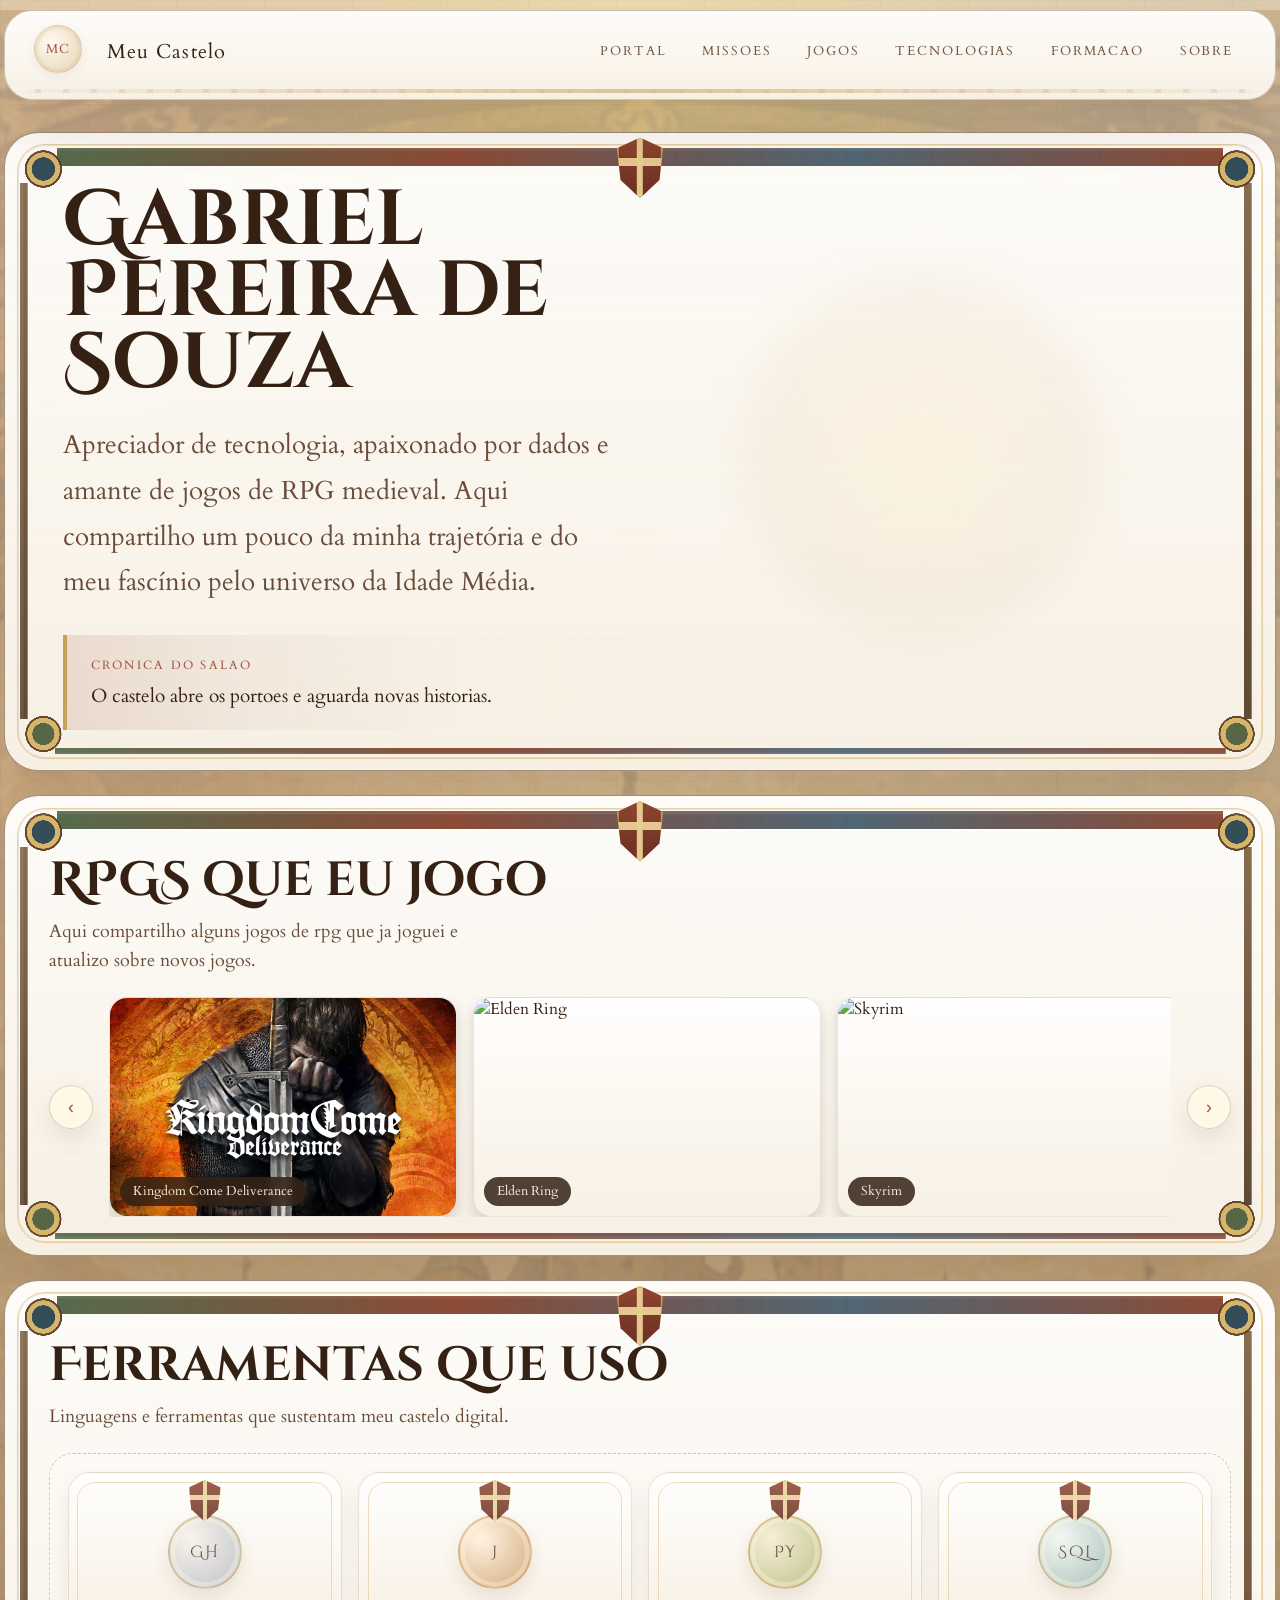
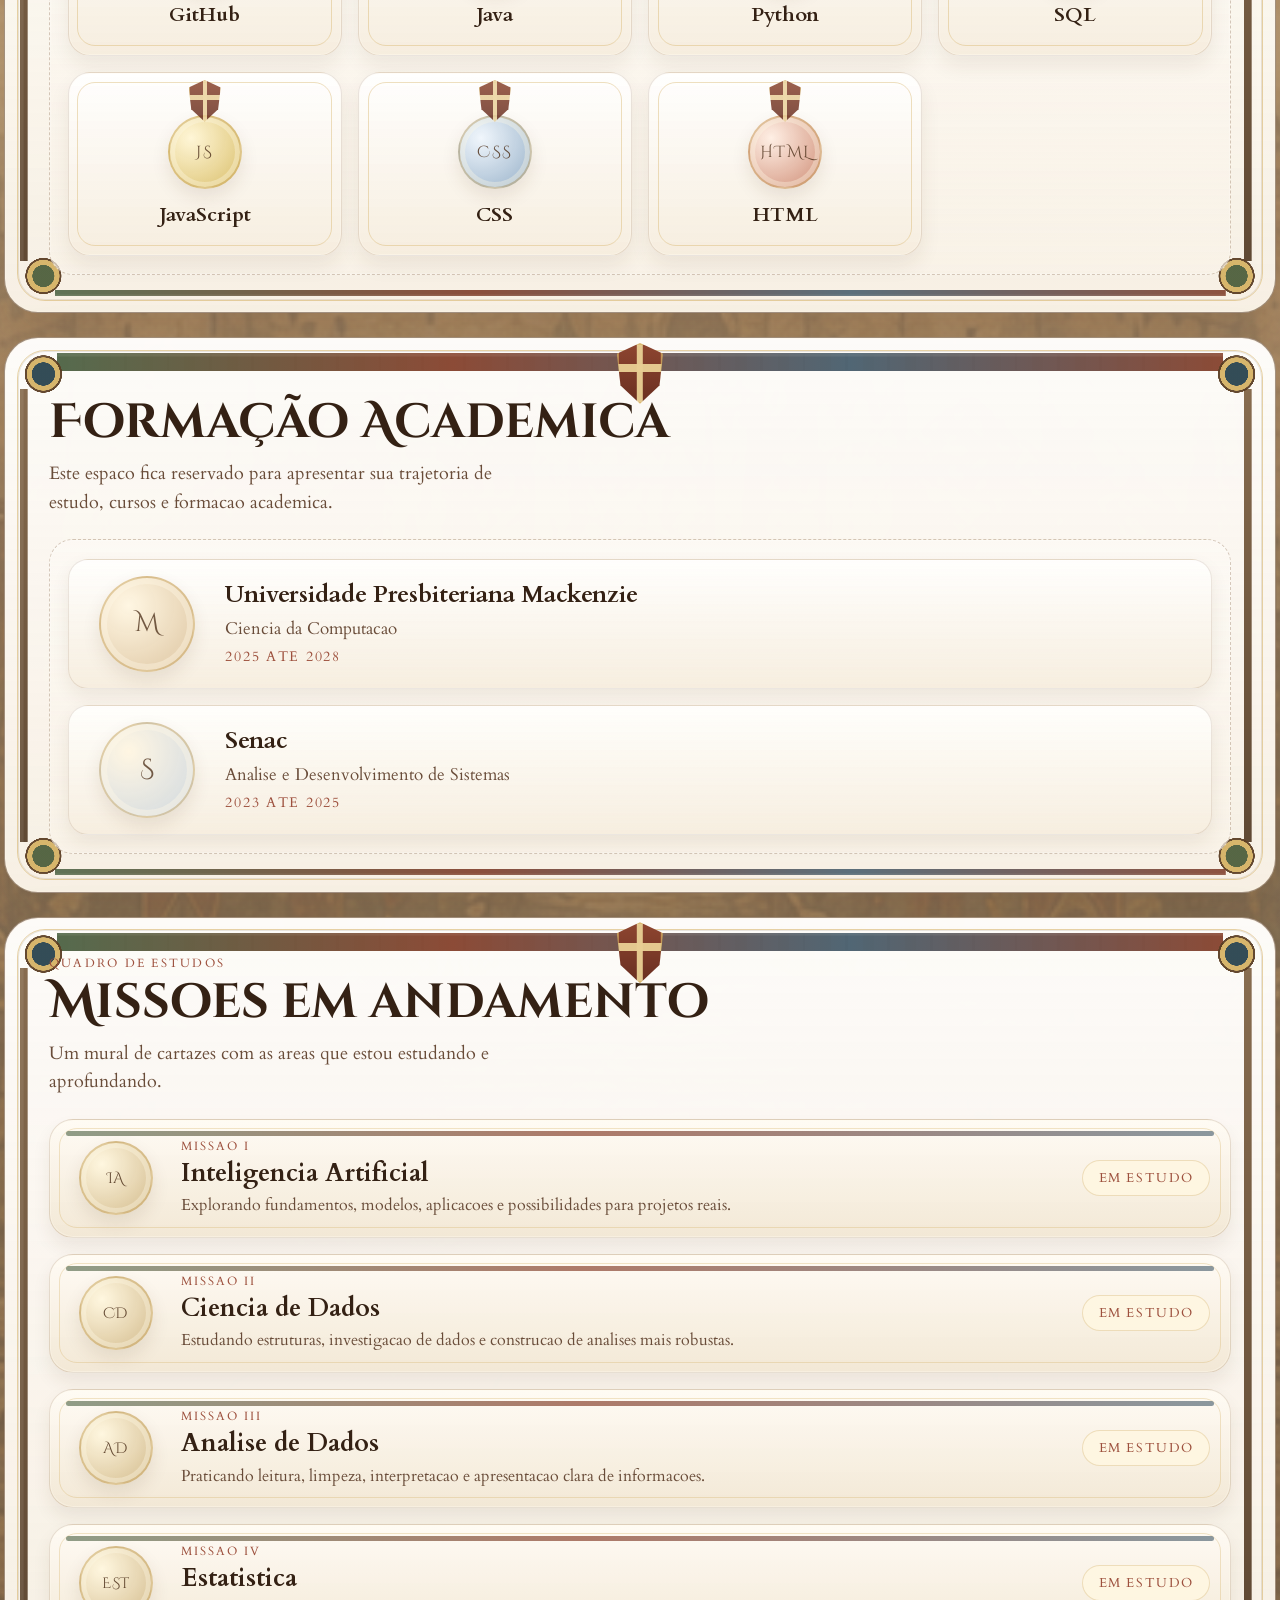
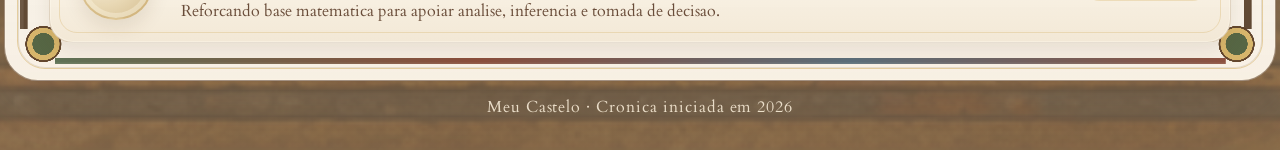
==== index.html @ bad242bd "mudando nome index" ====
<!DOCTYPE html>
<html lang="pt-BR">
<head>
  <meta charset="UTF-8">
  <meta name="viewport" content="width=device-width, initial-scale=1.0">
  <title>Meu Castelo</title>
  <meta
    name="description"
    content="Meu Castelo: uma home de portfolio com inspiracao romanesca tardia, retrato central e galeria de jogos."
  >
  <link rel="icon" type="image/svg+xml" href="img/favicon-mc.svg">
  <link rel="preconnect" href="https://fonts.googleapis.com">
  <link rel="preconnect" href="https://fonts.gstatic.com" crossorigin>
  <link
    href="https://fonts.googleapis.com/css2?family=Cardo:wght@400;700&family=Cinzel+Decorative:wght@700;900&display=swap"
    rel="stylesheet"
  >
  <link rel="stylesheet" href="css/style.css">
</head>
<body>
  <div class="page-illustration" aria-hidden="true"></div>
  <div class="page-aureole"></div>
  <div class="page-stonework"></div>

  <header class="masthead">
    <a class="brand" href="#castle">
      <span class="brand-seal">MC</span>
      <span class="brand-copy">
        <span class="brand-name">Meu Castelo</span>
      </span>
    </a>

    <nav class="main-nav" aria-label="Navegacao principal">
      <a href="#castle">Portal</a>
      <a href="#missoes">Missoes</a>
      <a href="#jogos">Jogos</a>
      <a href="#ferramentas">Tecnologias</a>
      <a href="#formacao">Formacao</a>
      <a href="#sobre">Sobre</a>
    </nav>
  </header>

  <main class="page-shell">
    <section class="portrait-hero" id="castle">
      <div class="hero-top reveal" id="reino">
        <div class="hero-text-block" id="sobre">
          <p class="eyebrow"></p>
          <h1>Gabriel Pereira de Souza</h1>
          <p class="lead">
            Apreciador de tecnologia, apaixonado por dados e amante de jogos de RPG medieval. Aqui compartilho um pouco da minha trajetória e do meu fascínio pelo universo da Idade Média.
          </p>

          <div class="hero-status">
            <span class="status-label">Cronica do salao</span>
            <p class="hero-status-message" id="hero-message">
              O castelo abre os portoes e aguarda novas historias.
            </p>
          </div>
        </div>

        <div class="hero-photo-block">
          <div class="portrait-stage">
            <div class="portrait-ornament" aria-hidden="true"></div>
          </div>
        </div>
      </div>
    </section>

    <section class="games-section" id="galeria-jogos">
      <section class="games-showcase reveal">
        <div class="games-header">
          <p class="eyebrow"></p>
          <h2>RPGS que eu jogo</h2>
          <p class="games-copy">
            Aqui compartilho alguns jogos de rpg que ja joguei e atualizo sobre novos jogos.
          </p>
        </div>

        <div class="carousel-shell" id="jogos">
          <button
            class="carousel-btn prev"
            type="button"
            aria-label="Mostrar jogos anteriores"
            onclick="moverCarrossel(-1)"
          >
            &#8249;
          </button>

          <div class="carousel-viewport">
            <div class="carousel-track" id="carousel">
              <div class="game-slide">
                <img src="img/kcd.jpg" alt="Kingdom Come Deliverance">
                <span class="game-caption">Kingdom Come Deliverance</span>
              </div>

              <div class="game-slide">
                <img src="img/elden_ring.jpg" alt="Elden Ring">
                <span class="game-caption">Elden Ring</span>
              </div>

              <div class="game-slide">
                <img src="img/skyrim.jpg" alt="Skyrim">
                <span class="game-caption">Skyrim</span>
              </div>

              <div class="game-slide">
                <img src="img/Fallout_4.jpg" alt="Fallout 4">
                <span class="game-caption">Fallout 4</span>
              </div>

              <div class="game-slide">
                <img src="img/the_witcher.jpg" alt="The Witcher">
                <span class="game-caption">The Witcher</span>
              </div>
            </div>
          </div>

          <button
            class="carousel-btn next"
            type="button"
            aria-label="Mostrar proximos jogos"
            onclick="moverCarrossel(1)"
          >
            &#8250;
          </button>
        </div>
      </section>
    </section>

    <section class="tools-section" id="ferramentas">
      <section class="tools-showcase reveal">
        <div class="tools-header">
          <p class="eyebrow"></p>
          <h2>Ferramentas que uso</h2>
          <p class="tools-copy">
            Linguagens e ferramentas que sustentam meu castelo digital.
          </p>
        </div>

        <div class="tools-panel" aria-label="Secao de tecnologias">
          <article class="tech-card tech-card-github">
            <div class="tech-emblem" aria-hidden="true">GH</div>
            <h3>GitHub</h3>
          </article>

          <article class="tech-card tech-card-java">
            <div class="tech-emblem" aria-hidden="true">J</div>
            <h3>Java</h3>
          </article>

          <article class="tech-card tech-card-python">
            <div class="tech-emblem" aria-hidden="true">PY</div>
            <h3>Python</h3>
          </article>

          <article class="tech-card tech-card-sql">
            <div class="tech-emblem" aria-hidden="true">SQL</div>
            <h3>SQL</h3>
          </article>

          <article class="tech-card tech-card-javascript">
            <div class="tech-emblem" aria-hidden="true">JS</div>
            <h3>JavaScript</h3>
          </article>

          <article class="tech-card tech-card-css">
            <div class="tech-emblem" aria-hidden="true">CSS</div>
            <h3>CSS</h3>
          </article>

          <article class="tech-card tech-card-html">
            <div class="tech-emblem" aria-hidden="true">HTML</div>
            <h3>HTML</h3>
          </article>
        </div>
      </section>
    </section>

    <section class="education-section" id="formacao">
      <section class="education-showcase reveal">
        <div class="education-header">
          <p class="eyebrow"></p>
          <h2>Formação Academica</h2>
          <p class="education-copy">
            Este espaco fica reservado para apresentar sua trajetoria de estudo,
            cursos e formacao academica.
          </p>
        </div>

        <div class="education-panel" aria-label="Secao de formacao academica">
          <article class="education-entry">
            <div class="education-emblem education-emblem-mackenzie" aria-label="Espaco para foto da Universidade Presbiteriana Mackenzie">
              <span>M</span>
            </div>

            <div class="education-details">
              <h3>Universidade Presbiteriana Mackenzie</h3>
              <p class="education-course">Ciencia da Computacao</p>
              <p class="education-period">2025 ate 2028</p>
            </div>
          </article>

          <article class="education-entry">
            <div class="education-emblem education-emblem-senac" aria-label="Espaco para foto do Senac">
              <span>S</span>
            </div>

            <div class="education-details">
              <h3>Senac</h3>
              <p class="education-course">Analise e Desenvolvimento de Sistemas</p>
              <p class="education-period">2023 ate 2025</p>
            </div>
          </article>
        </div>
      </section>
    </section>

    <section class="missions-section" id="missoes">
      <section class="missions-showcase reveal">
        <div class="missions-header">
          <p class="eyebrow">Quadro de estudos</p>
          <h2>Missoes em andamento</h2>
          <p class="missions-copy">
            Um mural de cartazes com as areas que estou estudando e aprofundando.
          </p>
        </div>

        <div class="missions-panel" aria-label="Missoes de estudo em andamento">
          <article class="mission-poster">
            <div class="mission-seal" aria-hidden="true">IA</div>
            <div class="mission-details">
              <p class="mission-label">Missao I</p>
              <h3>Inteligencia Artificial</h3>
              <p class="mission-copy">
                Explorando fundamentos, modelos, aplicacoes e possibilidades para projetos reais.
              </p>
            </div>
            <span class="mission-status">Em estudo</span>
          </article>

          <article class="mission-poster">
            <div class="mission-seal" aria-hidden="true">CD</div>
            <div class="mission-details">
              <p class="mission-label">Missao II</p>
              <h3>Ciencia de Dados</h3>
              <p class="mission-copy">
                Estudando estruturas, investigacao de dados e construcao de analises mais robustas.
              </p>
            </div>
            <span class="mission-status">Em estudo</span>
          </article>

          <article class="mission-poster">
            <div class="mission-seal" aria-hidden="true">AD</div>
            <div class="mission-details">
              <p class="mission-label">Missao III</p>
              <h3>Analise de Dados</h3>
              <p class="mission-copy">
                Praticando leitura, limpeza, interpretacao e apresentacao clara de informacoes.
              </p>
            </div>
            <span class="mission-status">Em estudo</span>
          </article>

          <article class="mission-poster">
            <div class="mission-seal" aria-hidden="true">EST</div>
            <div class="mission-details">
              <p class="mission-label">Missao IV</p>
              <h3>Estatistica</h3>
              <p class="mission-copy">
                Reforcando base matematica para apoiar analise, inferencia e tomada de decisao.
              </p>
            </div>
            <span class="mission-status">Em estudo</span>
          </article>
        </div>
      </section>
    </section>
  </main>

  <footer class="footer">
    <p>Meu Castelo &middot; Cronica iniciada em <span id="current-year"></span></p>
  </footer>

  <script src="js/script.js"></script>
</body>
</html>
---- css/style.css ----
*,
*::before,
*::after {
  box-sizing: border-box;
}

:root {
  --ink: #342114;
  --ink-soft: #694c39;
  --ink-faint: #8d705d;
  --stone-paper: rgba(247, 240, 228, 0.97);
  --stone-line: rgba(123, 88, 56, 0.2);
  --stone-deep-line: rgba(123, 88, 56, 0.34);
  --gold: #c6a15b;
  --wine: #9d503d;
  --ruby: #ae4028;
  --olive-dark: #4d5d3a;
  --shadow: 0 24px 60px rgba(80, 52, 22, 0.16);
  --shadow-soft: 0 10px 24px rgba(80, 52, 22, 0.1);
  --content-width: 1740px;
}

html {
  scroll-behavior: smooth;
}

body {
  margin: 0;
  min-height: 100vh;
  position: relative;
  font-family: "Cardo", Georgia, serif;
  color: var(--ink);
  background:
    radial-gradient(circle at 12% 14%, rgba(174, 64, 40, 0.2), transparent 20%),
    radial-gradient(circle at 87% 12%, rgba(77, 100, 136, 0.16), transparent 18%),
    radial-gradient(circle at 50% 0%, rgba(255, 245, 215, 0.78), transparent 32%),
    linear-gradient(180deg, #d6c0a0 0%, #bea37f 28%, #95775a 56%, #6b543e 100%);
  overflow-x: hidden;
}

body::selection {
  background: rgba(179, 140, 74, 0.24);
}

a {
  color: inherit;
  text-decoration: none;
}

h1,
h2,
h3 {
  margin: 0;
  font-family: "Cinzel Decorative", Georgia, serif;
  font-weight: 700;
  line-height: 1.08;
}

p {
  margin: 0;
}

.page-aureole,
.page-stonework,
.page-illustration {
  pointer-events: none;
  position: fixed;
  inset: 0;
}

.page-illustration {
  position: absolute;
  inset: 0;
  z-index: -4;
  background:
    linear-gradient(
      180deg,
      rgba(214, 192, 160, 0.58),
      rgba(214, 192, 160, 0.48)
    ),
    url("../img/Castelo_fundo.png");
  background-position: center top;
  background-repeat: no-repeat;
  background-size: cover;
  opacity: 0.42;
}

.page-aureole {
  top: -250px;
  left: 50%;
  width: 980px;
  height: 980px;
  transform: translateX(-50%);
  background: radial-gradient(
    circle,
    rgba(255, 215, 120, 0.35) 0%,
    rgba(201, 162, 39, 0.2) 25%,
    rgba(201, 162, 39, 0.08) 50%,
    transparent 75%
  );
  filter: blur(42px);
  z-index: -1;
}

.page-stonework {
  z-index: -2;
  opacity: 0.18;
  background:
    linear-gradient(rgba(91, 61, 33, 0.2) 1px, transparent 1px),
    linear-gradient(90deg, rgba(91, 61, 33, 0.16) 1px, transparent 1px),
    linear-gradient(180deg, rgba(255, 255, 255, 0.05), transparent 28%);
  background-size: 88px 52px, 88px 52px, auto;
}

.masthead,
.page-shell,
.footer {
  width: min(calc(100% - 0.5rem), var(--content-width));
  margin-inline: auto;
}

.masthead {
  position: sticky;
  top: 0.65rem;
  z-index: 20;
  display: flex;
  align-items: center;
  justify-content: space-between;
  gap: 1rem;
  margin-top: 0.65rem;
  padding: 1rem 1.8rem 1.45rem;
  border: 1px solid var(--stone-deep-line);
  border-radius: 28px;
  background:
    linear-gradient(180deg, rgba(255, 255, 255, 0.82), rgba(247, 240, 228, 0.98)),
    var(--stone-paper);
  box-shadow: var(--shadow);
  backdrop-filter: blur(8px);
}

.masthead::after {
  content: "";
  position: absolute;
  left: 1.4rem;
  right: 1.4rem;
  bottom: 0.32rem;
  height: 4px;
  background:
    linear-gradient(90deg, transparent, rgba(198, 161, 91, 0.7), transparent),
    repeating-linear-gradient(
      90deg,
      rgba(198, 161, 91, 0.06) 0 8px,
      rgba(157, 80, 61, 0.18) 8px 14px,
      rgba(198, 161, 91, 0.06) 14px 28px
    );
  opacity: 0.78;
}

.brand {
  display: inline-flex;
  align-items: center;
  gap: 0.95rem;
  min-width: 0;
}

.brand-seal {
  display: grid;
  place-items: center;
  width: 3rem;
  height: 3rem;
  flex-shrink: 0;
  margin-right: 10px;
  transform: translateY(-2px);
  border: 1px solid rgba(157, 80, 61, 0.18);
  border-radius: 50%;
  background: radial-gradient(circle at 35% 35%, rgba(255, 249, 239, 0.98), rgba(228, 209, 176, 0.96));
  box-shadow:
    inset 0 0 0 3px rgba(198, 161, 91, 0.14),
    0 3px 10px rgba(113, 78, 48, 0.08);
  font-size: 0.8rem;
  letter-spacing: 0.06em;
  color: var(--wine);
}

.brand-name {
  font-size: 1.28rem;
  letter-spacing: 0.06em;
  color: var(--ink);
}

.main-nav {
  display: flex;
  align-items: center;
  gap: 0.6rem;
  flex-wrap: wrap;
  justify-content: flex-end;
}

.main-nav a {
  padding: 0.45rem 0.8rem;
  border-radius: 999px;
  color: #735744;
  font-size: 0.82rem;
  letter-spacing: 0.15em;
  text-transform: uppercase;
  transition: background-color 180ms ease, color 180ms ease, transform 180ms ease;
}

.main-nav a:hover,
.main-nav a:focus-visible {
  background: rgba(157, 80, 61, 0.08);
  color: var(--ruby);
  transform: translateY(-1px);
}

.page-shell {
  padding: 2rem 0 0;
}

.eyebrow,
.status-label {
  display: inline-block;
  font-size: 0.78rem;
  line-height: 1.2;
  letter-spacing: 0.18em;
  text-transform: uppercase;
  color: var(--wine);
}

.portrait-hero,
.games-showcase,
.tools-showcase,
.education-showcase,
.missions-showcase {
  position: relative;
  overflow: hidden;
  border: 1px solid rgba(92, 63, 38, 0.56);
  border-radius: 34px;
  background:
    radial-gradient(circle at 2.4rem 2.25rem, rgba(43, 69, 80, 0.96) 0 0.72rem, rgba(214, 180, 105, 0.98) 0.74rem 1.03rem, rgba(90, 61, 35, 0.94) 1.05rem 1.16rem, transparent 1.18rem),
    radial-gradient(circle at calc(100% - 2.4rem) 2.25rem, rgba(43, 69, 80, 0.96) 0 0.72rem, rgba(214, 180, 105, 0.98) 0.74rem 1.03rem, rgba(90, 61, 35, 0.94) 1.05rem 1.16rem, transparent 1.18rem),
    radial-gradient(circle at 2.4rem calc(100% - 2.25rem), rgba(76, 94, 59, 0.94) 0 0.68rem, rgba(214, 180, 105, 0.98) 0.7rem 1rem, rgba(90, 61, 35, 0.94) 1.02rem 1.12rem, transparent 1.14rem),
    radial-gradient(circle at calc(100% - 2.4rem) calc(100% - 2.25rem), rgba(76, 94, 59, 0.94) 0 0.68rem, rgba(214, 180, 105, 0.98) 0.7rem 1rem, rgba(90, 61, 35, 0.94) 1.02rem 1.12rem, transparent 1.14rem),
    linear-gradient(90deg, rgba(79, 101, 71, 0.96), rgba(135, 68, 47, 0.96) 34%, rgba(70, 93, 108, 0.94) 68%, rgba(135, 68, 47, 0.96)) 3.25rem 0.95rem / calc(100% - 6.5rem) 1.15rem no-repeat,
    repeating-linear-gradient(90deg, rgba(219, 191, 132, 0.28) 0 0.7rem, transparent 0.7rem 1.55rem, rgba(92, 60, 37, 0.18) 1.55rem 1.72rem, transparent 1.72rem 2.65rem) 3.25rem 1.02rem / calc(100% - 6.5rem) 1rem no-repeat,
    linear-gradient(90deg, rgba(79, 101, 71, 0.9), rgba(130, 65, 46, 0.92) 36%, rgba(70, 93, 108, 0.88) 68%, rgba(130, 65, 46, 0.9)) 3.1rem calc(100% - 1.02rem) / calc(100% - 6.2rem) 0.38rem no-repeat,
    linear-gradient(180deg, rgba(113, 81, 47, 0.84), rgba(83, 59, 37, 0.92)) 0.95rem 3.15rem / 0.48rem calc(100% - 6.3rem) no-repeat,
    linear-gradient(180deg, rgba(113, 81, 47, 0.84), rgba(83, 59, 37, 0.92)) calc(100% - 1.43rem) 3.15rem / 0.48rem calc(100% - 6.3rem) no-repeat,
    linear-gradient(180deg, rgba(255, 255, 255, 0.8), rgba(247, 240, 228, 0.98)),
    var(--stone-paper);
  box-shadow:
    inset 0 0 0 1px rgba(255, 246, 228, 0.4),
    var(--shadow);
}

.portrait-hero::before,
.portrait-hero::after,
.games-showcase::before,
.games-showcase::after,
.tools-showcase::before,
.tools-showcase::after,
.education-showcase::before,
.education-showcase::after,
.missions-showcase::before,
.missions-showcase::after {
  content: "";
  position: absolute;
  pointer-events: none;
}

.portrait-hero::before,
.games-showcase::before,
.tools-showcase::before,
.education-showcase::before,
.missions-showcase::before {
  inset: 0.72rem;
  border: 1px solid rgba(214, 180, 105, 0.58);
  border-radius: 28px;
  box-shadow:
    inset 0 0 0 1px rgba(87, 58, 32, 0.12),
    inset 0 0 0 0.35rem rgba(255, 249, 237, 0.08);
}

.portrait-hero::after,
.games-showcase::after,
.tools-showcase::after,
.education-showcase::after,
.missions-showcase::after {
  top: 0.3rem;
  left: 50%;
  width: 2.9rem;
  height: 3.8rem;
  transform: translateX(-50%);
  border: 2px solid rgba(214, 180, 105, 0.76);
  border-radius: 0.45rem 0.45rem 0.95rem 0.95rem;
  background:
    linear-gradient(90deg, transparent 43%, rgba(232, 206, 147, 0.96) 43% 57%, transparent 57%),
    linear-gradient(180deg, transparent 34%, rgba(232, 206, 147, 0.96) 34% 48%, transparent 48%),
    linear-gradient(180deg, #8d4530, #6a2f21);
  clip-path: polygon(50% 0, 100% 18%, 92% 70%, 50% 100%, 8% 70%, 0 18%);
  box-shadow: 0 0.35rem 0.9rem rgba(77, 47, 22, 0.18);
}

.portrait-hero {
  padding: 2.9rem 3.6rem 2.5rem;
}

.hero-top {
  display: grid;
  grid-template-columns: minmax(0, 1.18fr) minmax(400px, 560px);
  gap: 2rem 1.6rem;
  align-items: center;
}

.hero-text-block {
  display: flex;
  flex-direction: column;
  justify-content: center;
  max-width: 940px;
}

.hero-text-block h1 {
  margin-top: 0.35rem;
  max-width: 10ch;
  font-size: clamp(4.3rem, 6.1vw, 6.7rem);
  line-height: 0.92;
}

.lead {
  max-width: 42ch;
  margin-top: 1.45rem;
  color: var(--ink-soft);
  font-size: 1.64rem;
  line-height: 1.74;
}

.hero-status {
  width: min(100%, 46rem);
  margin-top: 1.8rem;
  padding: 1.15rem 1.5rem;
  border-left: 4px solid var(--gold);
  border-radius: 0 18px 18px 0;
  background:
    linear-gradient(
      90deg,
      rgba(157, 80, 61, 0.14),
      rgba(157, 80, 61, 0.06) 30%,
      rgba(247, 240, 228, 0.9) 70%,
      rgba(247, 240, 228, 1)
    );
}

.hero-status-message {
  margin-top: 0.45rem;
  font-size: 1.16rem;
  line-height: 1.6;
  transition: opacity 220ms ease, transform 220ms ease;
}

.hero-status-message.is-changing {
  opacity: 0.3;
  transform: translateY(6px);
}

.hero-photo-block {
  display: flex;
  justify-content: flex-start;
  align-items: center;
}

.portrait-stage {
  position: relative;
  width: min(100%, 530px);
  aspect-ratio: 1;
  display: grid;
  place-items: center;
}

.portrait-stage::before {
  content: "";
  position: absolute;
  inset: 14%;
  border-radius: 50%;
  background: radial-gradient(
    circle,
    rgba(255, 232, 186, 0.28),
    rgba(198, 161, 91, 0.08) 60%,
    transparent 78%
  );
  filter: blur(18px);
}

.portrait-ornament {
  position: absolute;
  inset: 0;
  background: url("../img/Adornado.PNG") center / contain no-repeat;
  filter: saturate(1.05) contrast(1.04);
  opacity: 0.96;
  mix-blend-mode: multiply;
  transform: scale(1.07);
}

.portrait-photo {
  position: relative;
  z-index: 1;
  width: 288px;
  height: 288px;
  border-radius: 50%;
  display: grid;
  place-items: center;
  padding: 1rem;
  overflow: hidden;
  text-align: center;
  background:
    radial-gradient(circle at 30% 30%, rgba(255, 251, 243, 0.54), rgba(217, 203, 178, 0.26)),
    rgba(247, 240, 228, 0.16);
  border: 2px solid rgba(123, 88, 56, 0.18);
  box-shadow:
    inset 0 0 0 3px rgba(255, 255, 255, 0.22),
    0 10px 24px rgba(80, 52, 22, 0.12);
  backdrop-filter: blur(2px);
  color: var(--ink-faint);
  font-size: 1rem;
}

.portrait-photo span {
  line-height: 1.25;
}

.games-section {
  width: 100%;
  margin-top: 1.5rem;
}

.games-showcase,
.tools-showcase,
.education-showcase,
.missions-showcase {
  width: 100%;
  padding: 2.1rem 2.75rem 2.35rem;
}

.games-header,
.tools-header,
.education-header,
.missions-header {
  max-width: 52rem;
  margin-bottom: 1.35rem;
}

.games-header h2 {
  margin-top: 0.35rem;
  font-size: clamp(2rem, 4vw, 3rem);
  line-height: 1.02;
}

.tools-header h2 {
  margin-top: 0.35rem;
  font-size: clamp(2rem, 4vw, 3rem);
  line-height: 1.02;
}

.education-header h2 {
  margin-top: 0.35rem;
  font-size: clamp(2rem, 4vw, 3rem);
  line-height: 1.02;
}

.missions-header h2 {
  margin-top: 0.35rem;
  font-size: clamp(2rem, 4vw, 3rem);
  line-height: 1.02;
}

.games-copy,
.tools-copy,
.education-copy,
.missions-copy {
  max-width: 52ch;
  margin-top: 0.75rem;
  color: var(--ink-soft);
  font-size: 1.12rem;
  line-height: 1.6;
}

.tools-section {
  width: 100%;
  margin-top: 1.5rem;
}

.education-section {
  width: 100%;
  margin-top: 1.5rem;
}

.missions-section {
  width: 100%;
  margin-top: 1.5rem;
}

.tools-panel {
  min-height: 210px;
  display: grid;
  grid-template-columns: repeat(4, minmax(0, 1fr));
  gap: 1rem;
  padding: 1.1rem;
  border: 1px dashed rgba(123, 88, 56, 0.3);
  border-radius: 24px;
  background:
    linear-gradient(180deg, rgba(255, 255, 255, 0.24), rgba(247, 240, 228, 0.5)),
    rgba(255, 250, 241, 0.36);
  box-shadow: inset 0 0 0 1px rgba(255, 255, 255, 0.18);
}

.tech-card {
  position: relative;
  min-height: 184px;
  display: grid;
  align-content: center;
  justify-items: center;
  gap: 0.9rem;
  padding: 1.2rem 1rem 1.1rem;
  text-align: center;
  border: 1px solid rgba(123, 88, 56, 0.16);
  border-radius: 22px;
  background:
    linear-gradient(180deg, rgba(255, 255, 255, 0.88), rgba(246, 237, 222, 0.96)),
    rgba(255, 252, 244, 0.78);
  box-shadow:
    inset 0 0 0 1px rgba(255, 250, 240, 0.38),
    0 10px 20px rgba(80, 52, 22, 0.08);
}

.tech-card::before {
  content: "";
  position: absolute;
  inset: 0.55rem;
  border: 1px solid rgba(214, 180, 105, 0.42);
  border-radius: 18px;
  pointer-events: none;
}

.tech-card::after {
  content: "";
  position: absolute;
  top: 0.45rem;
  left: 50%;
  width: 2rem;
  height: 2.6rem;
  transform: translateX(-50%);
  border: 1px solid rgba(214, 180, 105, 0.72);
  border-radius: 0.35rem 0.35rem 0.7rem 0.7rem;
  background:
    linear-gradient(90deg, transparent 43%, rgba(236, 212, 157, 0.98) 43% 57%, transparent 57%),
    linear-gradient(180deg, transparent 34%, rgba(236, 212, 157, 0.96) 34% 48%, transparent 48%),
    linear-gradient(180deg, #8c4730, #6a3225);
  clip-path: polygon(50% 0, 100% 18%, 92% 70%, 50% 100%, 8% 70%, 0 18%);
  opacity: 0.86;
  pointer-events: none;
}

.tech-emblem {
  width: 74px;
  height: 74px;
  border-radius: 50%;
  display: grid;
  place-items: center;
  margin-top: 0.8rem;
  border: 2px solid rgba(198, 161, 91, 0.44);
  box-shadow:
    inset 0 0 0 5px rgba(255, 248, 231, 0.36),
    0 8px 18px rgba(80, 52, 22, 0.1);
  font-family: "Cinzel Decorative", Georgia, serif;
  font-size: 1rem;
  letter-spacing: 0.08em;
  color: rgba(84, 56, 34, 0.88);
  text-transform: uppercase;
}

.tech-card h3 {
  font-family: "Cardo", Georgia, serif;
  font-size: 1.26rem;
  line-height: 1.2;
  color: var(--ink);
}

.tech-card-github .tech-emblem {
  background: radial-gradient(circle at 30% 30%, rgba(247, 244, 236, 0.98), rgba(189, 190, 198, 0.96));
}

.tech-card-java .tech-emblem {
  background: radial-gradient(circle at 30% 30%, rgba(255, 244, 226, 0.98), rgba(210, 164, 118, 0.96));
}

.tech-card-python .tech-emblem {
  background: radial-gradient(circle at 30% 30%, rgba(246, 238, 214, 0.98), rgba(188, 191, 132, 0.96));
}

.tech-card-sql .tech-emblem {
  background: radial-gradient(circle at 30% 30%, rgba(244, 247, 242, 0.98), rgba(162, 189, 182, 0.96));
}

.tech-card-javascript .tech-emblem {
  background: radial-gradient(circle at 30% 30%, rgba(255, 246, 214, 0.98), rgba(216, 188, 100, 0.96));
}

.tech-card-css .tech-emblem {
  background: radial-gradient(circle at 30% 30%, rgba(240, 246, 252, 0.98), rgba(146, 173, 198, 0.96));
}

.tech-card-html .tech-emblem {
  background: radial-gradient(circle at 30% 30%, rgba(255, 239, 228, 0.98), rgba(205, 136, 112, 0.96));
}

.education-panel {
  min-height: 210px;
  display: grid;
  gap: 1rem;
  padding: 1.15rem;
  border: 1px dashed rgba(123, 88, 56, 0.3);
  border-radius: 24px;
  background:
    linear-gradient(180deg, rgba(255, 255, 255, 0.24), rgba(247, 240, 228, 0.5)),
    rgba(255, 250, 241, 0.36);
  box-shadow: inset 0 0 0 1px rgba(255, 255, 255, 0.18);
}

.education-entry {
  display: grid;
  grid-template-columns: 120px minmax(0, 1fr);
  gap: 1.15rem;
  align-items: center;
  padding: 1rem 1.1rem;
  border: 1px solid rgba(123, 88, 56, 0.14);
  border-radius: 20px;
  background:
    linear-gradient(180deg, rgba(255, 255, 255, 0.74), rgba(246, 237, 222, 0.94)),
    rgba(255, 252, 244, 0.72);
  box-shadow: 0 8px 18px rgba(80, 52, 22, 0.08);
}

.education-emblem {
  width: 96px;
  height: 96px;
  border-radius: 50%;
  display: grid;
  place-items: center;
  justify-self: center;
  border: 2px solid rgba(198, 161, 91, 0.44);
  box-shadow:
    inset 0 0 0 6px rgba(255, 248, 231, 0.4),
    0 8px 18px rgba(80, 52, 22, 0.1);
  font-family: "Cinzel Decorative", Georgia, serif;
  font-size: 1.6rem;
  color: rgba(84, 56, 34, 0.82);
  text-transform: uppercase;
}

.education-emblem-mackenzie {
  background:
    radial-gradient(circle at 30% 30%, rgba(255, 246, 226, 0.98), rgba(220, 195, 157, 0.96));
}

.education-emblem-senac {
  background:
    radial-gradient(circle at 30% 30%, rgba(255, 246, 226, 0.98), rgba(205, 214, 223, 0.94));
}

.education-details {
  min-width: 0;
}

.education-details h3 {
  font-family: "Cardo", Georgia, serif;
  font-size: 1.5rem;
  line-height: 1.2;
  color: var(--ink);
}

.education-course {
  margin-top: 0.35rem;
  font-size: 1.06rem;
  color: var(--ink-soft);
  line-height: 1.5;
}

.education-period {
  margin-top: 0.35rem;
  font-size: 0.9rem;
  letter-spacing: 0.12em;
  text-transform: uppercase;
  color: var(--wine);
}

.missions-panel {
  display: grid;
  gap: 1rem;
}

.mission-poster {
  position: relative;
  display: grid;
  grid-template-columns: 92px minmax(0, 1fr) auto;
  gap: 1.2rem;
  align-items: center;
  padding: 1.15rem 1.25rem;
  border: 1px solid rgba(124, 89, 57, 0.18);
  border-radius: 24px;
  background:
    linear-gradient(180deg, rgba(255, 252, 245, 0.94), rgba(242, 231, 213, 0.96)),
    rgba(250, 243, 230, 0.92);
  box-shadow:
    inset 0 0 0 1px rgba(255, 250, 239, 0.42),
    0 10px 18px rgba(80, 52, 22, 0.08);
}

.mission-poster::before {
  content: "";
  position: absolute;
  inset: 0.55rem;
  border: 1px solid rgba(214, 180, 105, 0.34);
  border-radius: 18px;
  pointer-events: none;
}

.mission-poster::after {
  content: "";
  position: absolute;
  left: 1rem;
  right: 1rem;
  top: 0.7rem;
  height: 0.32rem;
  border-radius: 999px;
  background:
    linear-gradient(90deg, rgba(79, 101, 71, 0.8), rgba(140, 69, 48, 0.9) 45%, rgba(70, 93, 108, 0.8));
  opacity: 0.78;
}

.mission-seal {
  width: 74px;
  height: 74px;
  border-radius: 50%;
  display: grid;
  place-items: center;
  justify-self: center;
  border: 2px solid rgba(198, 161, 91, 0.44);
  background:
    radial-gradient(circle at 30% 30%, rgba(255, 247, 223, 0.98), rgba(209, 184, 137, 0.96));
  box-shadow:
    inset 0 0 0 5px rgba(255, 248, 231, 0.36),
    0 8px 18px rgba(80, 52, 22, 0.1);
  font-family: "Cinzel Decorative", Georgia, serif;
  font-size: 0.92rem;
  letter-spacing: 0.06em;
  color: rgba(84, 56, 34, 0.9);
  text-transform: uppercase;
}

.mission-details {
  min-width: 0;
}

.mission-label {
  font-size: 0.76rem;
  letter-spacing: 0.16em;
  text-transform: uppercase;
  color: var(--wine);
}

.mission-details h3 {
  margin-top: 0.22rem;
  font-family: "Cardo", Georgia, serif;
  font-size: 1.58rem;
  line-height: 1.2;
  color: var(--ink);
}

.mission-copy {
  margin-top: 0.35rem;
  color: var(--ink-soft);
  font-size: 1rem;
  line-height: 1.55;
}

.mission-status {
  align-self: center;
  padding: 0.5rem 0.95rem;
  border: 1px solid rgba(198, 161, 91, 0.3);
  border-radius: 999px;
  background: rgba(255, 247, 225, 0.82);
  color: var(--wine);
  font-size: 0.82rem;
  letter-spacing: 0.12em;
  text-transform: uppercase;
  white-space: nowrap;
}

.carousel-shell {
  position: relative;
  display: flex;
  align-items: center;
  gap: 1rem;
}

.carousel-viewport {
  flex: 1;
  overflow: hidden;
}

.carousel-track {
  display: flex;
  gap: 1rem;
  align-items: stretch;
  transition: transform 0.4s ease;
  will-change: transform;
}

.game-slide {
  position: relative;
  flex: 0 0 348px;
  min-width: 348px;
  overflow: hidden;
  border: 1px solid rgba(123, 88, 56, 0.14);
  border-radius: 18px;
  background: linear-gradient(180deg, rgba(255, 255, 255, 0.88), rgba(247, 240, 228, 0.98));
  box-shadow: 0 6px 14px rgba(0, 0, 0, 0.14);
}

.game-slide img {
  display: block;
  width: 100%;
  height: 218px;
  object-fit: cover;
}

.game-caption {
  position: absolute;
  left: 10px;
  bottom: 10px;
  padding: 0.35rem 0.8rem;
  border-radius: 999px;
  background: rgba(52, 33, 20, 0.85);
  color: #f8efdf;
  font-size: 0.82rem;
  backdrop-filter: blur(4px);
}

.carousel-btn {
  width: 44px;
  height: 44px;
  flex-shrink: 0;
  border: 1px solid rgba(123, 88, 56, 0.24);
  border-radius: 50%;
  background: rgba(255, 248, 230, 0.96);
  box-shadow: var(--shadow-soft);
  color: var(--wine);
  font-size: 1.1rem;
  cursor: pointer;
}

.carousel-btn:hover,
.carousel-btn:focus-visible {
  background: rgba(255, 241, 212, 0.98);
}

.footer {
  padding: 0.9rem 0 2rem;
  text-align: center;
  color: rgba(255, 244, 224, 0.94);
  font-size: 1rem;
  letter-spacing: 0.06em;
}

.reveal {
  opacity: 0;
  transform: translateY(20px);
  transition: opacity 720ms ease, transform 720ms ease;
}

.reveal.visible {
  opacity: 1;
  transform: translateY(0);
}

@media (max-width: 1200px) {
  .portrait-hero {
    padding: 2.4rem 2.4rem 2rem;
  }

  .hero-top {
    grid-template-columns: minmax(0, 1.08fr) minmax(320px, 440px);
    gap: 1.7rem 1.3rem;
  }

  .hero-text-block h1 {
    font-size: clamp(3.8rem, 6vw, 5.8rem);
  }

  .lead {
    max-width: 36ch;
    font-size: 1.46rem;
  }

  .portrait-stage {
    width: 405px;
  }

  .portrait-photo {
    width: 222px;
    height: 222px;
  }
}

@media (max-width: 900px) {
  .masthead {
    padding-inline: 1.15rem;
  }

  .portrait-hero {
    padding: 2rem 1.8rem 1.8rem;
  }

  .hero-top {
    grid-template-columns: 1fr;
    gap: 1.5rem;
  }

  .hero-photo-block {
    justify-content: center;
  }

  .hero-text-block {
    max-width: 100%;
    text-align: center;
  }

  .lead {
    max-width: 100%;
    margin-inline: auto;
  }

  .hero-status {
    margin-inline: auto;
  }
}

@media (max-width: 760px) {
  .masthead,
  .page-shell,
  .footer {
    width: min(calc(100% - 0.75rem), var(--content-width));
  }

  .masthead {
    top: 0.5rem;
    flex-direction: column;
    align-items: flex-start;
    padding: 1rem;
  }

  .main-nav {
    width: 100%;
    justify-content: flex-start;
  }

  .portrait-hero {
    padding: 1.35rem;
  }

  .portrait-hero::before,
  .games-showcase::before,
  .tools-showcase::before,
  .education-showcase::before,
  .missions-showcase::before {
    inset: 0.5rem;
    border-radius: 24px;
  }

  .portrait-hero::after,
  .games-showcase::after,
  .tools-showcase::after,
  .education-showcase::after,
  .missions-showcase::after {
    top: 0.22rem;
    width: 2.25rem;
    height: 3rem;
  }

  .portrait-stage {
    width: 320px;
  }

  .portrait-photo {
    width: 176px;
    height: 176px;
    font-size: 0.9rem;
  }

  .hero-text-block h1 {
    font-size: clamp(2.9rem, 12vw, 4.3rem);
  }

  .lead {
    font-size: 1.16rem;
  }

  .games-showcase,
  .tools-showcase,
  .education-showcase,
  .missions-showcase {
    padding: 1.35rem;
  }

  .tools-panel {
    grid-template-columns: repeat(2, minmax(0, 1fr));
    padding: 0.9rem;
  }

  .tech-card {
    min-height: 164px;
    padding: 1rem 0.85rem;
  }

  .tech-emblem {
    width: 66px;
    height: 66px;
    margin-top: 0.6rem;
  }

  .education-panel {
    padding: 0.9rem;
  }

  .education-entry {
    grid-template-columns: 1fr;
    justify-items: center;
    text-align: center;
    padding: 1rem;
  }

  .education-emblem {
    width: 88px;
    height: 88px;
  }

  .mission-poster {
    grid-template-columns: 1fr;
    justify-items: center;
    text-align: center;
    padding: 1rem;
  }

  .mission-seal {
    width: 68px;
    height: 68px;
  }

  .mission-status {
    white-space: normal;
  }

  .carousel-shell {
    gap: 0.55rem;
  }

  .game-slide {
    flex-basis: 280px;
    min-width: 280px;
  }

  .game-slide img {
    height: 184px;
  }
}

@media (prefers-reduced-motion: reduce) {
  html {
    scroll-behavior: auto;
  }

  .reveal,
  .reveal.visible,
  .hero-status-message,
  .hero-status-message.is-changing,
  .main-nav a,
  .carousel-track {
    transition: none;
    transform: none;
    opacity: 1;
  }
}
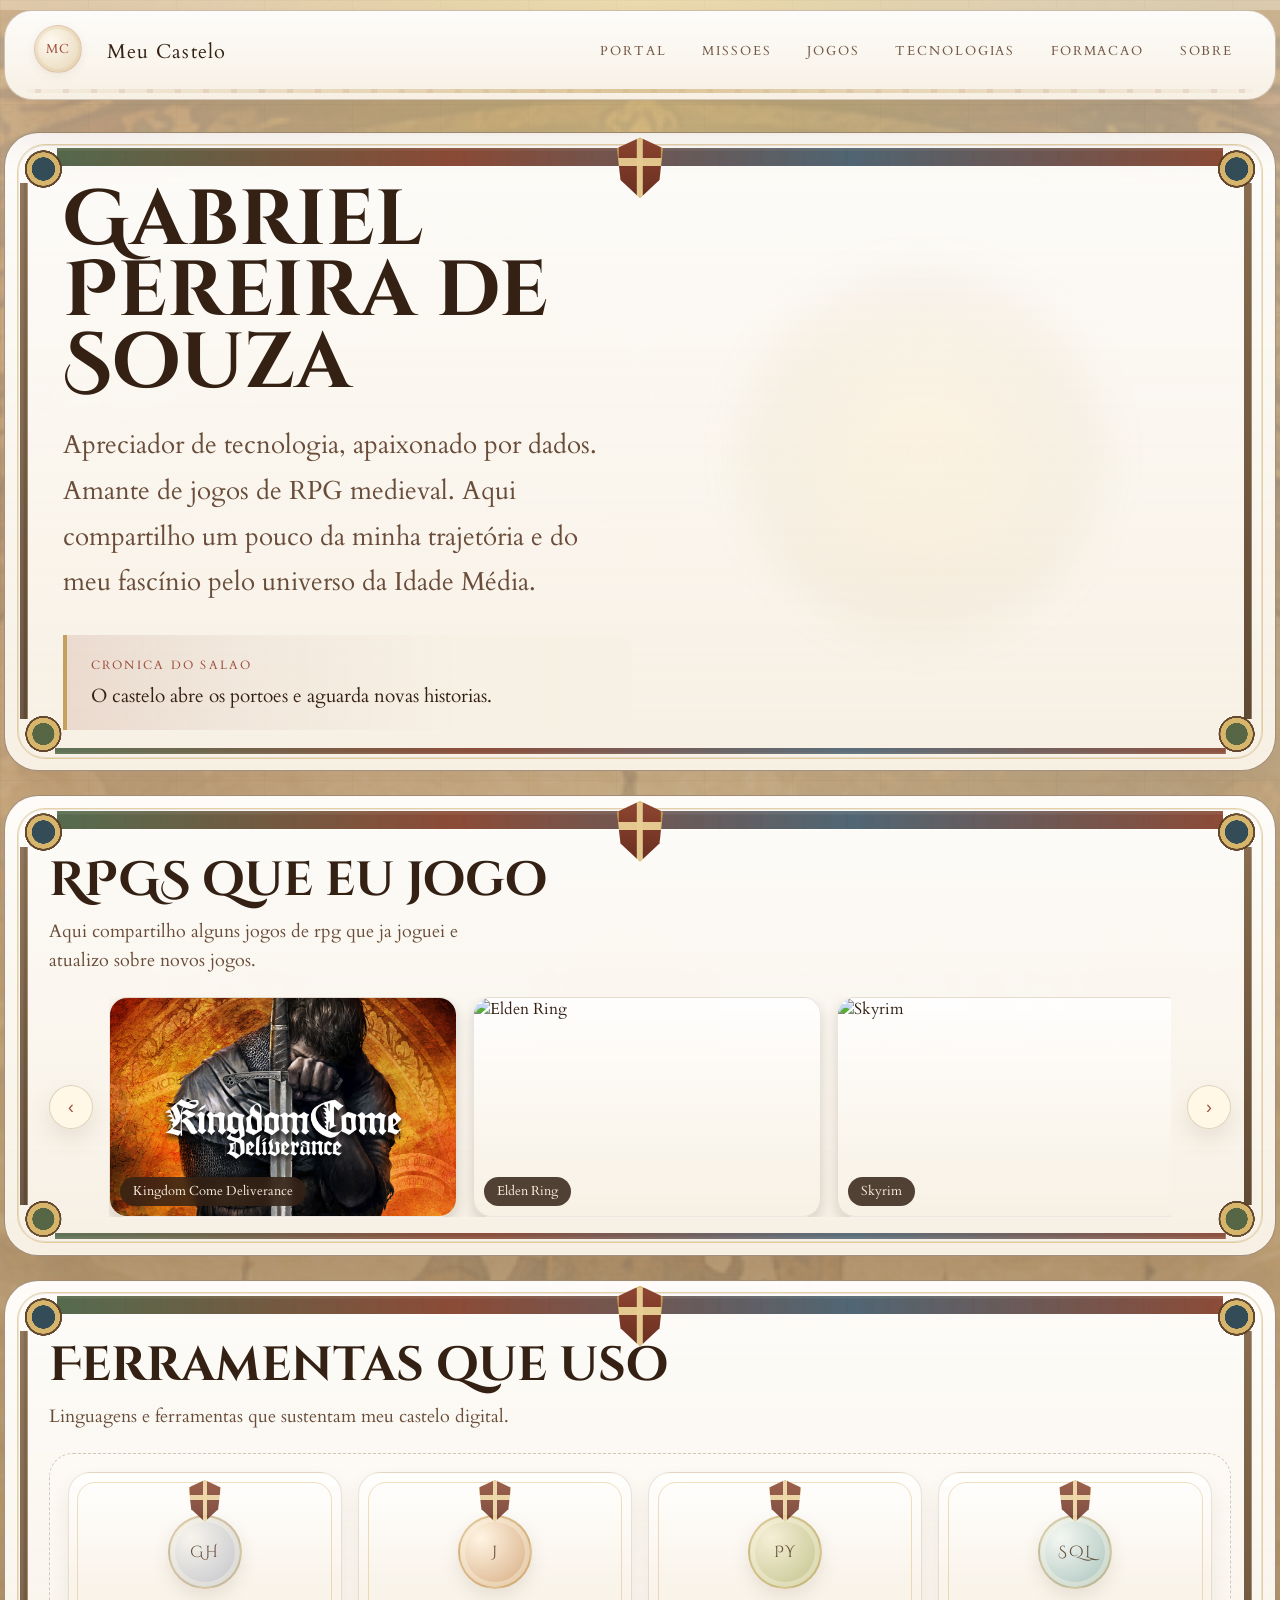
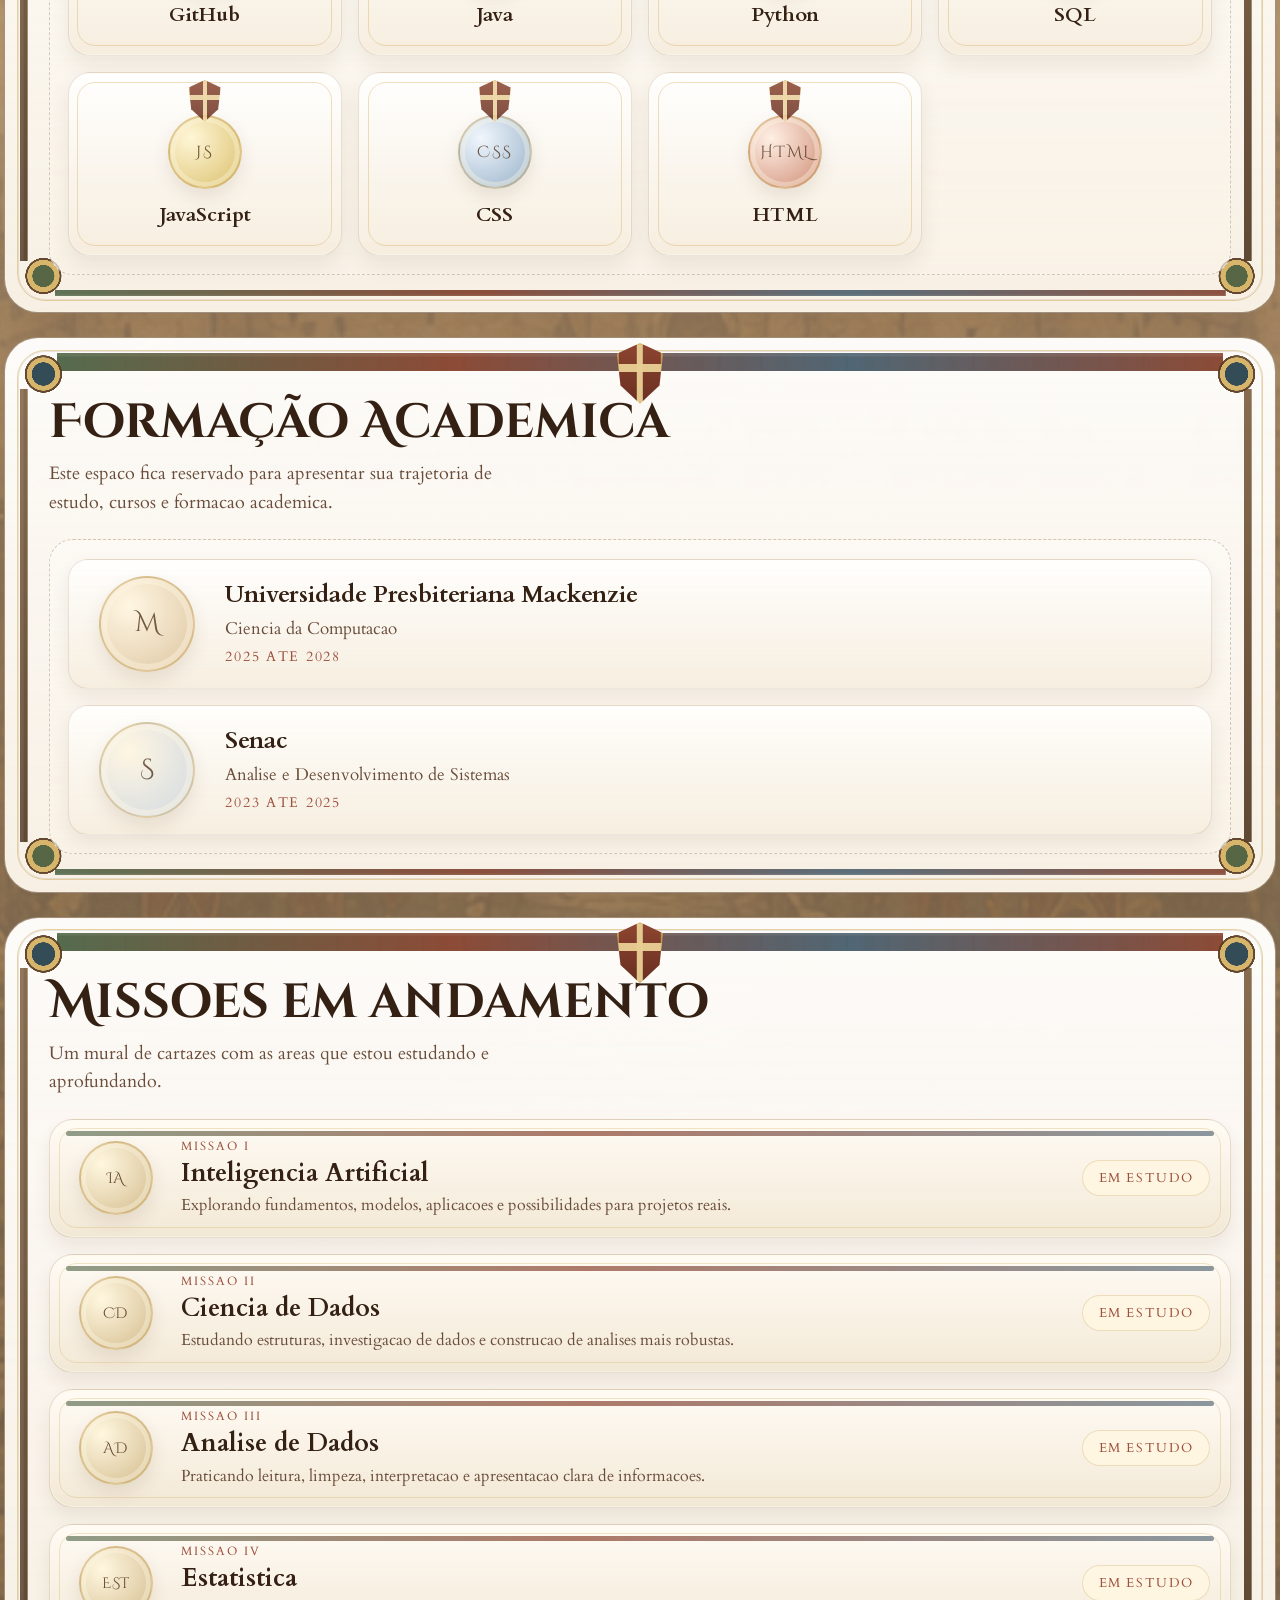
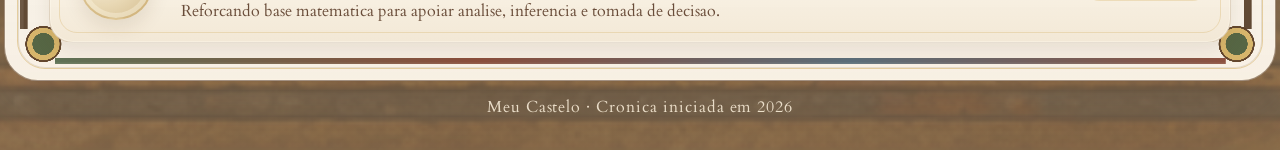
==== commit 95cc6a78: "Melhorias layout celular" ====
--- a/index.html
+++ b/index.html
@@ -47,7 +47,7 @@
           <p class="eyebrow"></p>
           <h1>Gabriel Pereira de Souza</h1>
           <p class="lead">
-            Apreciador de tecnologia, apaixonado por dados e amante de jogos de RPG medieval. Aqui compartilho um pouco da minha trajetória e do meu fascínio pelo universo da Idade Média.
+            Apreciador de tecnologia, apaixonado por dados. Amante de jogos de RPG medieval. Aqui compartilho um pouco da minha trajetória e do meu fascínio pelo universo da Idade Média.
           </p>
 
           <div class="hero-status">
@@ -218,7 +218,7 @@
     <section class="missions-section" id="missoes">
       <section class="missions-showcase reveal">
         <div class="missions-header">
-          <p class="eyebrow">Quadro de estudos</p>
+          <p class="eyebrow"></p>
           <h2>Missoes em andamento</h2>
           <p class="missions-copy">
             Um mural de cartazes com as areas que estou estudando e aprofundando.
--- a/css/style.css
+++ b/css/style.css
@@ -22,6 +22,10 @@
 
 html {
   scroll-behavior: smooth;
+}
+
+section[id] {
+  scroll-margin-top: 7.5rem;
 }
 
 body {
@@ -913,6 +917,7 @@
 
 @media (max-width: 900px) {
   .masthead {
+    gap: 0.85rem;
     padding-inline: 1.15rem;
   }
 
@@ -922,25 +927,113 @@
 
   .hero-top {
     grid-template-columns: 1fr;
-    gap: 1.5rem;
+    gap: 1.15rem;
   }
 
   .hero-photo-block {
+    order: -1;
     justify-content: center;
   }
 
   .hero-text-block {
     max-width: 100%;
+    align-items: center;
     text-align: center;
   }
 
+  .hero-text-block h1 {
+    max-width: 11ch;
+    font-size: clamp(2.8rem, 8.8vw, 4.5rem);
+  }
+
   .lead {
+    max-width: 32ch;
+    margin-inline: auto;
+    font-size: 1.1rem;
+    line-height: 1.65;
+  }
+
+  .hero-status {
+    width: 100%;
+    max-width: 34rem;
+    margin-inline: auto;
+  }
+
+  .hero-status-message {
+    font-size: 1rem;
+  }
+
+  .brand {
+    width: 100%;
+    justify-content: center;
+  }
+
+  .main-nav {
+    width: 100%;
+    flex-wrap: nowrap;
+    justify-content: flex-start;
+    overflow-x: auto;
+    padding-bottom: 0.35rem;
+    scrollbar-width: none;
+    -ms-overflow-style: none;
+  }
+
+  .main-nav::-webkit-scrollbar {
+    display: none;
+  }
+
+  .main-nav a {
+    flex: 0 0 auto;
+    white-space: nowrap;
+    font-size: 0.74rem;
+    letter-spacing: 0.12em;
+    padding: 0.42rem 0.72rem;
+  }
+
+  .games-header h2,
+  .tools-header h2,
+  .education-header h2,
+  .missions-header h2 {
+    font-size: clamp(1.85rem, 6vw, 2.4rem);
+  }
+
+  .games-copy,
+  .tools-copy,
+  .education-copy,
+  .missions-copy {
     max-width: 100%;
-    margin-inline: auto;
-  }
-
-  .hero-status {
-    margin-inline: auto;
+    font-size: 1rem;
+  }
+
+  .tech-card h3 {
+    font-size: 1.1rem;
+  }
+
+  .education-details h3 {
+    font-size: 1.34rem;
+  }
+
+  .mission-details h3 {
+    font-size: 1.36rem;
+  }
+
+  .mission-copy {
+    font-size: 0.96rem;
+  }
+
+  .carousel-btn {
+    width: 38px;
+    height: 38px;
+    font-size: 1rem;
+  }
+
+  .game-slide {
+    flex-basis: 260px;
+    min-width: 260px;
+  }
+
+  .game-slide img {
+    height: 172px;
   }
 }
 
@@ -954,17 +1047,30 @@
   .masthead {
     top: 0.5rem;
     flex-direction: column;
-    align-items: flex-start;
-    padding: 1rem;
+    align-items: stretch;
+    padding: 0.9rem;
   }
 
   .main-nav {
-    width: 100%;
-    justify-content: flex-start;
+    gap: 0.45rem;
+    padding-bottom: 0.2rem;
+  }
+
+  .main-nav a {
+    font-size: 0.68rem;
+    padding: 0.38rem 0.64rem;
+  }
+
+  .brand {
+    justify-content: center;
+  }
+
+  .brand-name {
+    font-size: 1.12rem;
   }
 
   .portrait-hero {
-    padding: 1.35rem;
+    padding: 1.15rem 1rem 1.05rem;
   }
 
   .portrait-hero::before,
@@ -987,7 +1093,7 @@
   }
 
   .portrait-stage {
-    width: 320px;
+    width: min(100%, 272px);
   }
 
   .portrait-photo {
@@ -997,45 +1103,67 @@
   }
 
   .hero-text-block h1 {
-    font-size: clamp(2.9rem, 12vw, 4.3rem);
+    max-width: none;
+    font-size: clamp(2.35rem, 10.8vw, 3.5rem);
   }
 
   .lead {
-    font-size: 1.16rem;
+    max-width: 30ch;
+    font-size: 1rem;
   }
 
   .games-showcase,
   .tools-showcase,
   .education-showcase,
   .missions-showcase {
-    padding: 1.35rem;
+    padding: 1.1rem 0.95rem 1rem;
+  }
+
+  .games-header,
+  .tools-header,
+  .education-header,
+  .missions-header {
+    margin-bottom: 1rem;
   }
 
   .tools-panel {
     grid-template-columns: repeat(2, minmax(0, 1fr));
-    padding: 0.9rem;
+    gap: 0.75rem;
+    padding: 0.75rem;
   }
 
   .tech-card {
-    min-height: 164px;
-    padding: 1rem 0.85rem;
+    min-height: 146px;
+    gap: 0.65rem;
+    padding: 0.85rem 0.65rem;
+  }
+
+  .tech-card::before {
+    inset: 0.4rem;
   }
 
   .tech-emblem {
-    width: 66px;
-    height: 66px;
-    margin-top: 0.6rem;
+    width: 58px;
+    height: 58px;
+    margin-top: 0.45rem;
+    font-size: 0.82rem;
+  }
+
+  .tech-card h3 {
+    font-size: 0.98rem;
   }
 
   .education-panel {
-    padding: 0.9rem;
+    gap: 0.75rem;
+    padding: 0.75rem;
   }
 
   .education-entry {
     grid-template-columns: 1fr;
     justify-items: center;
     text-align: center;
-    padding: 1rem;
+    gap: 0.85rem;
+    padding: 0.9rem 0.8rem;
   }
 
   .education-emblem {
@@ -1043,11 +1171,30 @@
     height: 88px;
   }
 
+  .education-details h3 {
+    font-size: 1.18rem;
+  }
+
+  .education-course {
+    font-size: 0.96rem;
+  }
+
   .mission-poster {
     grid-template-columns: 1fr;
     justify-items: center;
+    gap: 0.8rem;
     text-align: center;
-    padding: 1rem;
+    padding: 0.9rem 0.8rem;
+  }
+
+  .mission-poster::before {
+    inset: 0.4rem;
+  }
+
+  .mission-poster::after {
+    left: 0.75rem;
+    right: 0.75rem;
+    top: 0.58rem;
   }
 
   .mission-seal {
@@ -1055,7 +1202,16 @@
     height: 68px;
   }
 
+  .mission-details h3 {
+    font-size: 1.18rem;
+  }
+
+  .mission-copy {
+    font-size: 0.94rem;
+  }
+
   .mission-status {
+    font-size: 0.74rem;
     white-space: normal;
   }
 
@@ -1063,13 +1219,48 @@
     gap: 0.55rem;
   }
 
+  .carousel-btn {
+    width: 34px;
+    height: 34px;
+  }
+
   .game-slide {
-    flex-basis: 280px;
-    min-width: 280px;
+    flex-basis: 235px;
+    min-width: 235px;
   }
 
   .game-slide img {
-    height: 184px;
+    height: 156px;
+  }
+}
+
+@media (max-width: 520px) {
+  .masthead,
+  .page-shell,
+  .footer {
+    width: min(calc(100% - 0.5rem), var(--content-width));
+  }
+
+  .portrait-stage {
+    width: min(100%, 244px);
+  }
+
+  .tools-panel {
+    grid-template-columns: 1fr;
+  }
+
+  .main-nav a {
+    font-size: 0.64rem;
+    padding: 0.35rem 0.56rem;
+  }
+
+  .game-slide {
+    flex-basis: 210px;
+    min-width: 210px;
+  }
+
+  .game-slide img {
+    height: 144px;
   }
 }
 
